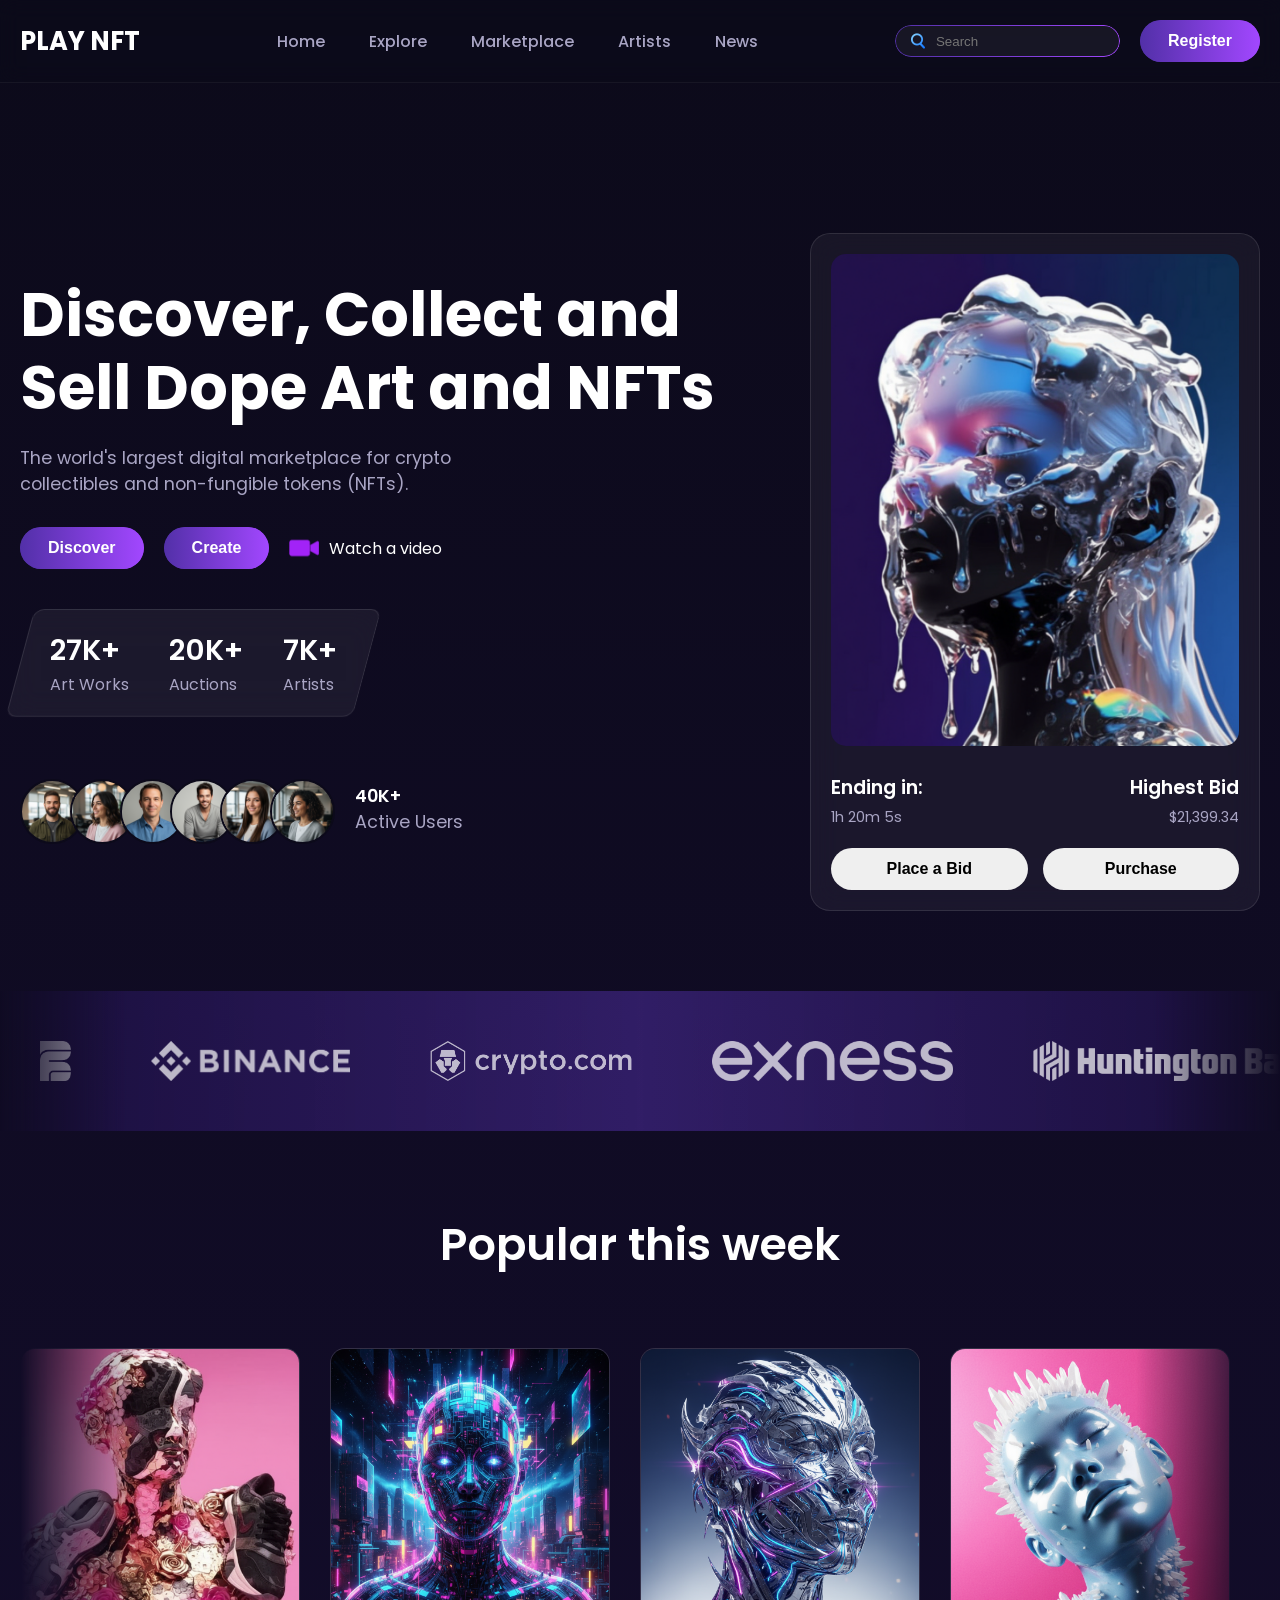
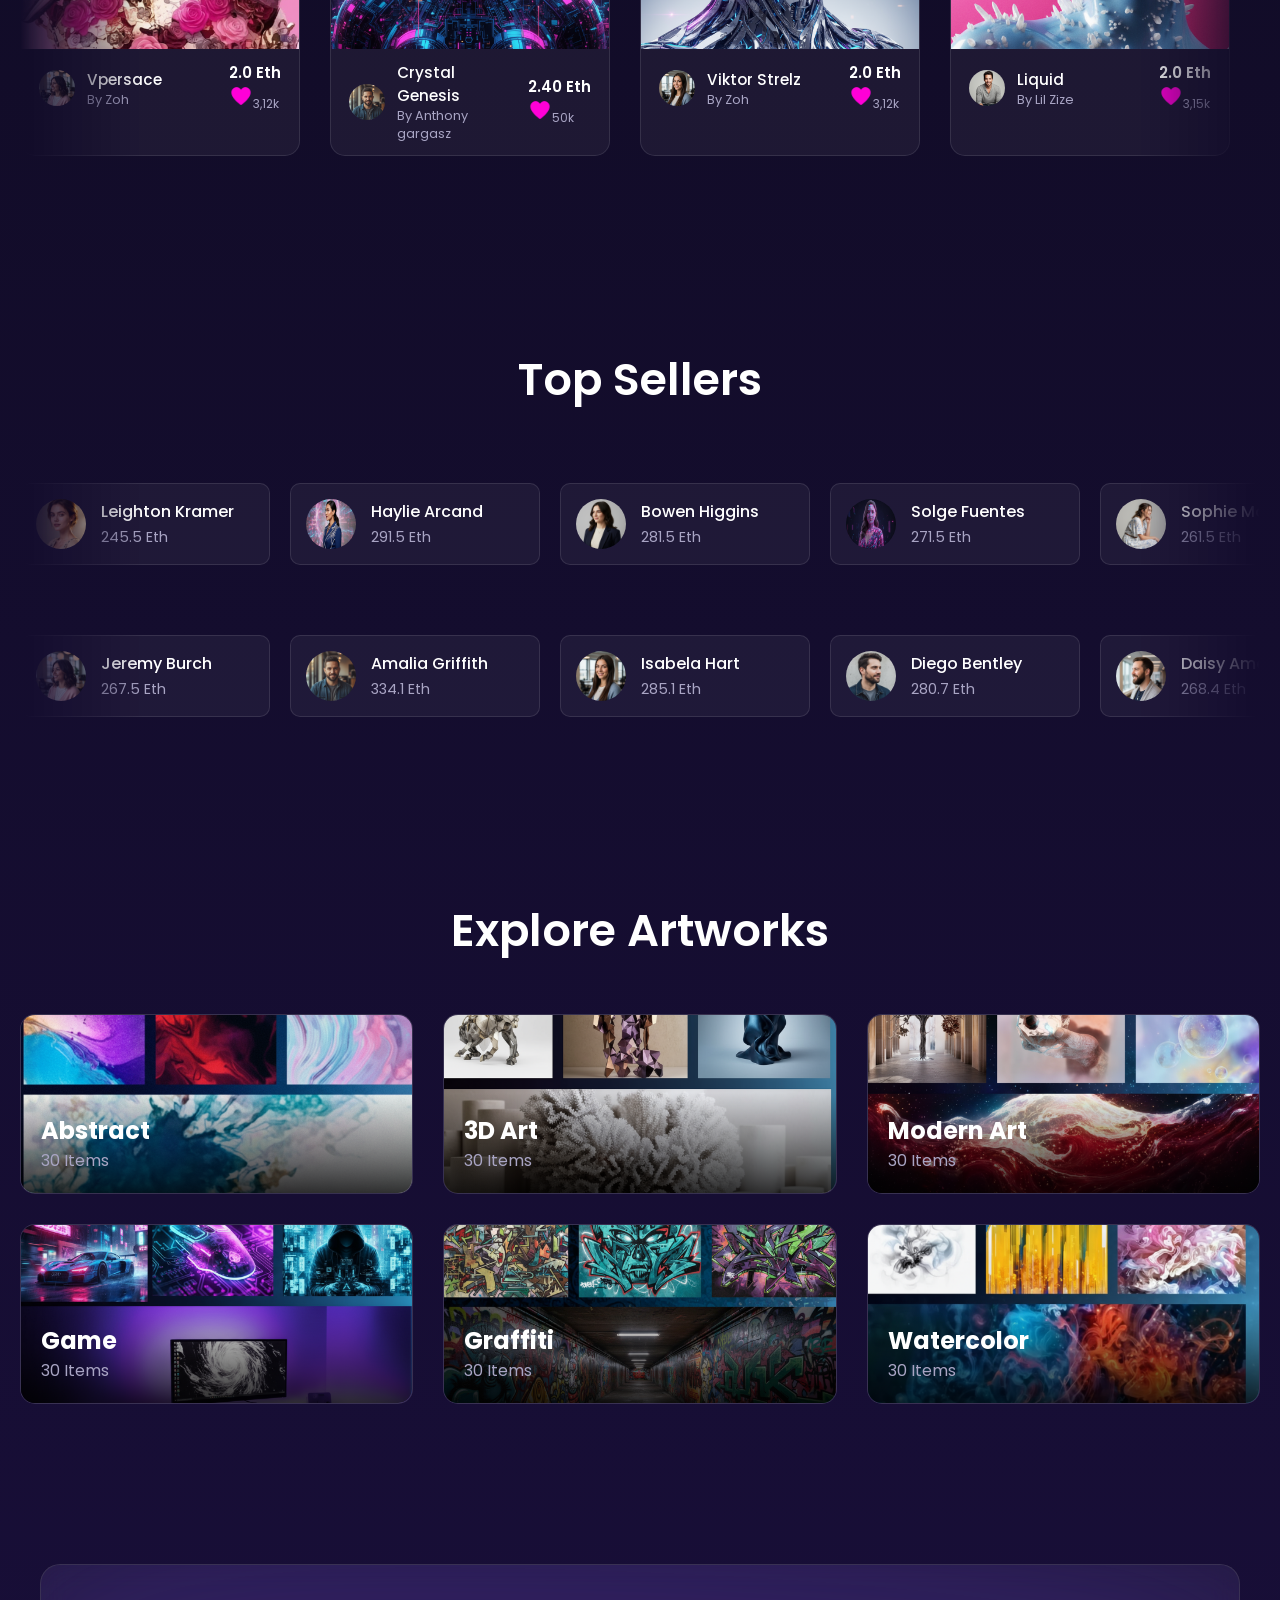
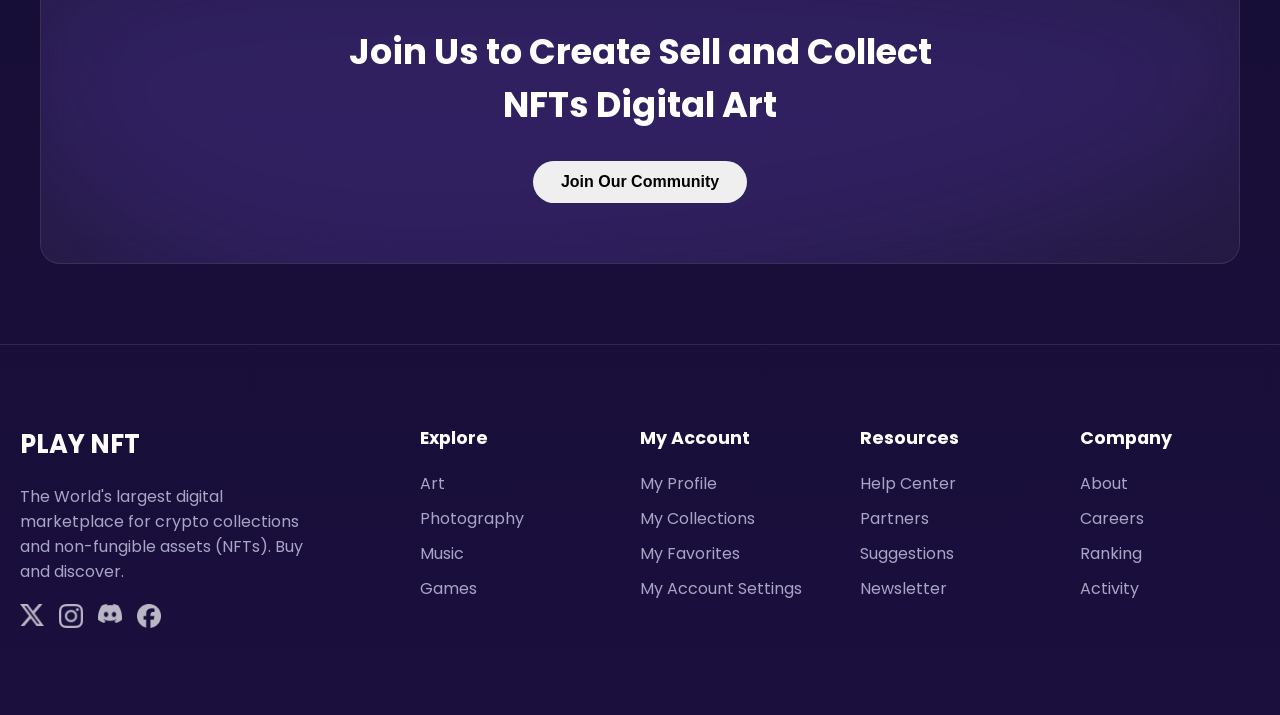
==== index.html @ 337e1df9 "Uploading Files.." ====
<!DOCTYPE html>
<html lang="en">
<head>
    <meta charset="UTF-8">
    <meta name="viewport" content="width=device-width, initial-scale=1.0">
    <title>PLAY NFT</title>
    <link rel="stylesheet" href="nft.css">
    <link rel="preconnect" href="https://fonts.googleapis.com">
    <link rel="preconnect" href="https://fonts.gstatic.com" crossorigin>
    <link href="https://fonts.googleapis.com/css2?family=Poppins:wght@300;400;500;600;700&display=swap" rel="stylesheet">
</head>
<body>

    <header class="navbar">
        <div class="container">
            <a href="#" class="logo">PLAY NFT</a>
            <nav class="nav-links">
                <a href="nft.html">Home<span class="hover-underline"></span></a>
                <a href="explore.html">Explore<span class="hover-underline"></span></a>
                <a href="market.html">Marketplace<span class="hover-underline"></span></a>
                <a href="artist.html">Artists<span class="hover-underline"></span></a>
                <a href="news.html">News<span class="hover-underline"></span></a>
            </nav>
            <div class="nav-actions">
                <div class="search-bar gradient-border-glow">
                    <img src="search.png" alt="Search Icon" class="search-icon">
                    <input type="text" placeholder="Search">
                </div>
                <button class="btn btn-primary gradient-border-glow"><a href="auth.html" style="text-decoration: none; color: white;" >Register</a></button>
            </div>
        </div>
    </header>

    <main>
        <section class="hero-section">
            <div class="container">
                <div class="hero-content">
                    <h1 class="scroll-animate">Discover, Collect and Sell Dope Art and NFTs</h1>
                    <p class="scroll-animate" style="animation-delay: 0.1s;">The world's largest digital marketplace for crypto collectibles and non-fungible tokens (NFTs).</p>
                    <div class="hero-buttons scroll-animate" style="animation-delay: 0.2s;">
                        <button class="btn btn-primary gradient-border-glow"><a href="auth.html" style="text-decoration: none; color: white;">Discover</a></button>
                        <button class="btn btn-secondary gradient-border-glow"><a href="auth.html" style="text-decoration: none; color: white;">Create</a></button>
                        <a href="#" class="video-link">
                            <img src="play.png" alt="Play Icon">
                            Watch a video
                        </a>
                    </div>
                    <div class="hero-stats-wrapper scroll-animate" style="animation-delay: 0.3s;">
                        <div class="hero-stats-bg-shape"></div>
                        <div class="hero-stats">
                            <div class="stat">
                                <span class="stat-number">27K+</span>
                                <span class="stat-label">Art Works</span>
                            </div>
                            <div class="stat">
                                <span class="stat-number">20K+</span>
                                <span class="stat-label">Auctions</span>
                            </div>
                            <div class="stat">
                                <span class="stat-number">7K+</span>
                                <span class="stat-label">Artists</span>
                            </div>
                        </div>
                    </div>
                    <div class="active-users scroll-animate" style="animation-delay: 0.4s;">
                        <div class="user-avatars">
                            <img src="Gemini_Generated_Image_8gmj5e8gmj5e8gmj.png" alt="User 1">
                            <img src="Gemini_Generated_Image_a9r95ua9r95ua9r9.png" alt="User 2">
                            <img src="generated-image (97).png" alt="User 4">
                            <img src="generated-image (98).png" alt="User 4">
                            <img src="Gemini_Generated_Image_n2enoln2enoln2en.png" alt="User 4">
                            <img src="Gemini_Generated_Image_e7nlkxe7nlkxe7nl.png" alt="User 3">
                        </div>
                        <p><br><strong>40K+</strong><br> Active Users</p>
                    </div>
                </div>

                <div class="hero-nft-card glassmorphism card-glow scroll-animate" style="animation-delay: 0.2s;">
                    <img src="generated-image (96).png" alt="Didingas #3434 NFT" class="nft-image">
                    <div class="nft-info">
                        <div class="info-left">
                            <h3>Ending in:</h3>
                            <p>1h 20m 5s</p>
                        </div>
                        <div class="info-right">
                            <h3>Highest Bid</h3>
                            <p>$21,399.34</p>
                        </div>
                    </div>
                    <div class="hero-card-actions">
                        <button class="btn btn-secondary">Place a Bid</button>
                        <button class="btn btn-primary">Purchase</button>
                    </div>
                </div>
            </div>
        </section>

        <section class="logo-slider-section scroll-animate">
            <div class="logo-slider-track">
                <img src="Basefund_Group_221_1.png" alt="PayPal">
                <img src="Binance_idu3SO8-NT_1.png" alt="Coinbase">
                <img src="Crypto.com_idNulLpY9Z_1.png" alt="Binance">
                <img src="Exness_Logo_1.png" alt="Revolut">
                <img src="Huntington National Bank_idwsrAHFmR_1.png" alt="Exodus">
                <img src="North_idUHYGkuhx_0.png" alt="BitFinex">
                <img src="Nset_Dark=False_1.png" alt="PayPal">
                <img src="Odynn_Odynn_Full_Light_1.png" alt="Coinbase">
                <img src="Basefund_Group_221_1.png" alt="PayPal">
                <img src="Binance_idu3SO8-NT_1.png" alt="Coinbase">
                <img src="Crypto.com_idNulLpY9Z_1.png" alt="Binance">
                <img src="Exness_Logo_1.png" alt="Revolut">
                <img src="Huntington National Bank_idwsrAHFmR_1.png" alt="Exodus">
                <img src="North_idUHYGkuhx_0.png" alt="BitFinex">
                <img src="Nset_Dark=False_1.png" alt="PayPal">
                <img src="Odynn_Odynn_Full_Light_1.png" alt="Coinbase">
                
            </div>
        </section>

        <section class="popular-section">
            <div class="container">
                <h2 class="section-title scroll-animate">Popular this week</h2>
                <div class="popular-slider-wrapper scroll-animate">
                    <div class="popular-slider-track">
                        
                        <div class="popular-nft-card glassmorphism card-glow">
                            <img src="generated-image-32.png" alt="NFT 2" class="popular-nft-image">
                            <div class="popular-nft-info"><img src="img/Gemini_Generated_Image_a9r95ua9r95ua9r9.png" class="artist-avatar" alt="Artist"><div><h4>Vpersace</h4><p>By Zoh</p></div><div class="price"><p>2.0 Eth</p><span><img src="icons8-heart-30.png" alt="" height="24px" width="24px">3,12k</span></div></div>
                        </div>
                        <div class="popular-nft-card glassmorphism card-glow">
                            <img src="generated-image-41.png" alt="NFT 3" class="popular-nft-image">
                            <div class="popular-nft-info"><img src="img/Gemini_Generated_Image_mf9xt0mf9xt0mf9x.png" class="artist-avatar" alt="Artist"><div><h4>Crystal Genesis</h4><p>By Anthony gargasz</p></div><div class="price"><p>2.40 Eth</p><span><img src="icons8-heart-30.png" alt="" height="24px" width="24px">50k</span></div></div>
                        </div>
                        <div class="popular-nft-card glassmorphism card-glow">
                            <img src="generated-image-42.png" alt="NFT 4" class="popular-nft-image">
                            <div class="popular-nft-info"><img src="img/Gemini_Generated_Image_n2enoln2enoln2en.png" class="artist-avatar" alt="Artist"><div><h4>Viktor Strelz</h4><p>By Zoh</p></div><div class="price"><p>2.0 Eth</p><span><img src="icons8-heart-30.png" alt="" height="24px" width="24px">3,12k</span></div></div>
                        </div>
                        <div class="popular-nft-card glassmorphism card-glow">
                            <img src="generated-image-33.png" alt="NFT 1" class="popular-nft-image">
                            <div class="popular-nft-info"><img src="generated-image (98).png" class="artist-avatar" alt="Artist"><div><h4>Liquid</h4><p>By Lil Zize</p></div><div class="price"><p>2.0 Eth</p><span><img src="icons8-heart-30.png" alt="" height="24px" width="24px">3,15k</span></div></div>
                        </div>
                        <div class="popular-nft-card glassmorphism card-glow">
                            <img src="generated-image-44.png" alt="NFT 5" class="popular-nft-image">
                            <div class="popular-nft-info"><img src="generated-image (97).png" class="artist-avatar" alt="Artist"><div><h4>Pexstar Willey</h4><p>By Zoh</p></div><div class="price"><p>2.0 Eth</p><span><img src="icons8-heart-30.png" alt="" height="24px" width="24px">3,82k</span></div></div>
                        </div>
                        <div class="popular-nft-card glassmorphism card-glow">
                            <img src="generated-image-41.png" alt="NFT 1" class="popular-nft-image">
                            <div class="popular-nft-info"><img src="img/Gemini_Generated_Image_y8ixiiy8ixiiy8ix.png" class="artist-avatar" alt="Artist"><div><h4>Liquid</h4><p>By Lil Zize</p></div><div class="price"><p>2.0 Eth</p><span><img src="icons8-heart-30.png" alt="" height="24px" width="24px">3,12k</span></div></div>
                        </div>
                        <div class="popular-nft-card glassmorphism card-glow">
                            <img src="generated-image-33.png" alt="NFT 1" class="popular-nft-image">
                            <div class="popular-nft-info"><img src="generated-image (98).png" class="artist-avatar" alt="Artist"><div><h4>Liquid</h4><p>By Lil Zize</p></div><div class="price"><p>2.0 Eth</p><span><img src="icons8-heart-30.png" alt="" height="24px" width="24px">5,42k</span></div></div>
                        </div>
                        <div class="popular-nft-card glassmorphism card-glow">
                            <img src="generated-image-32.png" alt="NFT 2" class="popular-nft-image">
                            <div class="popular-nft-info"><img src="img/Gemini_Generated_Image_a9r95ua9r95ua9r9.png" class="artist-avatar" alt="Artist"><div><h4>Vpersace</h4><p>By Zoh</p></div><div class="price"><p>2.0 Eth</p><span><img src="icons8-heart-30.png" alt="" height="24px" width="24px">3,12k</span></div></div>
                        </div>
                        <div class="popular-nft-card glassmorphism card-glow">
                            <img src="generated-image-41.png" alt="NFT 3" class="popular-nft-image">
                            <div class="popular-nft-info"><img src="img/Gemini_Generated_Image_mf9xt0mf9xt0mf9x.png" class="artist-avatar" alt="Artist"><div><h4>Crystal Genesis</h4><p>By Anthony gargasz</p></div><div class="price"><p>2.40 Eth</p><span><img src="icons8-heart-30.png" alt="" height="24px" width="24px">50k</span></div></div>
                        </div>
                        <div class="popular-nft-card glassmorphism card-glow">
                            <img src="generated-image-42.png" alt="NFT 4" class="popular-nft-image">
                            <div class="popular-nft-info"><img src="img/Gemini_Generated_Image_n2enoln2enoln2en.png" class="artist-avatar" alt="Artist"><div><h4>Viktor Strelz</h4><p>By Zoh</p></div><div class="price"><p>2.0 Eth</p><span><img src="icons8-heart-30.png" alt="" height="24px" width="24px">6,15k</span></div></div>
                        </div>
                        <div class="popular-nft-card glassmorphism card-glow">
                            <img src="generated-image-44.png" alt="NFT 5" class="popular-nft-image">
                            <div class="popular-nft-info"><img src="generated-image (97).png" class="artist-avatar" alt="Artist"><div><h4>Pexstar Willey</h4><p>By Zoh</p></div><div class="price"><p>2.0 Eth</p><span><img src="icons8-heart-30.png" alt="" height="24px" width="24px">3,17k</span></div></div>
                        </div>
                        <div class="popular-nft-card glassmorphism card-glow">
                            <img src="generated-image-41.png" alt="NFT 1" class="popular-nft-image">
                            <div class="popular-nft-info"><img src="img/Gemini_Generated_Image_y8ixiiy8ixiiy8ix.png" class="artist-avatar" alt="Artist"><div><h4>Liquid</h4><p>By Lil Zize</p></div><div class="price"><p>2.0 Eth</p><span><img src="icons8-heart-30.png" alt="" height="24px" width="24px">8,12k</span></div></div>
                        </div>
                        
                    </div>
                </div>
            </div>
        </section>

        <section class="top-sellers-section">
            <div class="container">
                <h2 class="section-title scroll-animate">Top Sellers</h2>
                <div class="sellers-slider-wrapper rtl scroll-animate">
                    <div class="sellers-slider-track">
                        <div class="seller-profile glassmorphism card-glow"><img src="img/generated-image-59.png" alt="Seller"><div><p>Leighton Kramer</p><span>245.5 Eth</span></div></div>
                        <div class="seller-profile glassmorphism card-glow"><img src="img/generated-image-58.png" alt="Seller"><div><p>Haylie Arcand</p><span>291.5 Eth</span></div></div>
                        <div class="seller-profile glassmorphism card-glow"><img src="img/generated-image-57.png" alt="Seller"><div><p>Bowen Higgins</p><span>281.5 Eth</span></div></div>
                        <div class="seller-profile glassmorphism card-glow"><img src="img/generated-image-56.png" alt="Seller"><div><p>Solge Fuentes</p><span>271.5 Eth</span></div></div>
                        <div class="seller-profile glassmorphism card-glow"><img src="img/generated-image-55.png" alt="Seller"><div><p>Sophie Mclain</p><span>261.5 Eth</span></div></div>
                        <div class="seller-profile glassmorphism card-glow"><img src="img/generated-image-53.png" alt="Seller"><div><p>Leighton Kramer</p><span>245.5 Eth</span></div></div>
                        <div class="seller-profile glassmorphism card-glow"><img src="img/generated-image-52.png" alt="Seller"><div><p>Haylie Arcand</p><span>291.5 Eth</span></div></div>
                        <div class="seller-profile glassmorphism card-glow"><img src="img/generated-image-51.png" alt="Seller"><div><p>Bowen Higgins</p><span>281.5 Eth</span></div></div>
                        <div class="seller-profile glassmorphism card-glow"><img src="img/generated-image-49.png" alt="Seller"><div><p>Solge Fuentes</p><span>271.5 Eth</span></div></div>
                        <div class="seller-profile glassmorphism card-glow"><img src="img/generated-image-55.png" alt="Seller"><div><p>Sophie Mclain</p><span>261.5 Eth</span></div></div>
                    </div>
                </div>

                <div class="sellers-slider-wrapper ltr scroll-animate" style="animation-delay: 0.2s;">
                    <div class="sellers-slider-track">
                        <div class="seller-profile glassmorphism card-glow"><img src="img/Gemini_Generated_Image_a9r95ua9r95ua9r9.png" alt="Seller"><div><p>Jeremy Burch</p><span>267.5 Eth</span></div></div>
                        <div class="seller-profile glassmorphism card-glow"><img src="img/Gemini_Generated_Image_mf9xt0mf9xt0mf9x.png" alt="Seller"><div><p>Amalia Griffith</p><span>334.1 Eth</span></div></div>
                        <div class="seller-profile glassmorphism card-glow"><img src="img/Gemini_Generated_Image_n2enoln2enoln2en.png" alt="Seller"><div><p>Isabela Hart</p><span>285.1 Eth</span></div></div>
                        <div class="seller-profile glassmorphism card-glow"><img src="img/generated-image-51.png" alt="Seller"><div><p>Diego Bentley</p><span>280.7 Eth</span></div></div>
                        <div class="seller-profile glassmorphism card-glow"><img src="img/Gemini_Generated_Image_y8ixiiy8ixiiy8ix.png" alt="Seller"><div><p>Daisy Amold</p><span>268.4 Eth</span></div></div>
                        <div class="seller-profile glassmorphism card-glow"><img src="img/generated-image-49.png" alt="Seller"><div><p>Jeremy Burch</p><span>267.5 Eth</span></div></div>
                        <div class="seller-profile glassmorphism card-glow"><img src="img/generated-image-50.png" alt="Seller"><div><p>Amalia Griffith</p><span>334.1 Eth</span></div></div>
                        <div class="seller-profile glassmorphism card-glow"><img src="img/generated-image-57.png" alt="Seller"><div><p>Isabela Hart</p><span>285.1 Eth</span></div></div>
                        <div class="seller-profile glassmorphism card-glow"><img src="img/generated-image-59.png" alt="Seller"><div><p>Diego Bentley</p><span>280.7 Eth</span></div></div>
                        <div class="seller-profile glassmorphism card-glow"><img src="img/generated-image-58.png" alt="Seller"><div><p>Daisy Amold</p><span>268.4 Eth</span></div></div>
                    </div>
                </div>
            </div>
        </section>

        <section class="explore-section">
            <div class="container">
                <h2 class="section-title scroll-animate">Explore Artworks</h2>
                <div class="categories-grid scroll-animate">
                    <div class="category-card glassmorphism card-glow"><img src="generated-image-34.png" alt="Abstract Art"><div><h3>Abstract</h3><span>30 Items</span></div></div>
                    <div class="category-card glassmorphism card-glow"><img src="generated-image-35.png" alt="3D Art"><div><h3>3D Art</h3><span>30 Items</span></div></div>
                    <div class="category-card glassmorphism card-glow"><img src="generated-image-36.png" alt="Modern Art"><div><h3>Modern Art</h3><span>30 Items</span></div></div>
                    <div class="category-card glassmorphism card-glow"><img src="generated-image-37.png" alt="Game Art"><div><h3>Game</h3><span>30 Items</span></div></div>
                    <div class="category-card glassmorphism card-glow"><img src="generated-image-38.png" alt="Graffiti Art"><div><h3>Graffiti</h3><span>30 Items</span></div></div>
                    <div class="category-card glassmorphism card-glow"><img src="generated-image-39.png" alt="Watercolor Art"><div><h3>Watercolor</h3><span>30 Items</span></div></div>
                </div>
            </div>
        </section>

        <section class="cta-section scroll-animate">
            <div class="cta-card">
                <div class="container">
                    <h2>Join Us to Create Sell and Collect NFTs Digital Art</h2>
                    <button class="btn btn-primary"><a href="auth.html" style="text-decoration: none; color: black;">Join Our Community</a></button>
                </div>
            </div>
        </section>
    </main>

    <footer class="site-footer">
        <div class="container">
            <div class="footer-about">
                <a href="#" class="logo">PLAY NFT</a>
                <p>The World's largest digital marketplace for crypto collections and non-fungible assets (NFTs). Buy and discover.</p>
                <div class="social-icons">
                    <a href="#"><img src="img/X_idVRwaKp9b_1.png" alt="Twitter"></a>
                    <a href="#"><img src="img/Instagram_Symbol_1.png" alt="Instagram"></a>
                    <a href="#"><img src="img/Discord_idk1kDTKQj_1.png" alt="Discord"></a>
                    <a href="#"><img src="img/Symbol.png" alt="Telegram"></a>
                </div>
            </div>
            <div class="footer-links">
                <h4>Explore</h4><a href="#">Art</a><a href="#">Photography</a><a href="#">Music</a><a href="#">Games</a>
            </div>
            <div class="footer-links">
                <h4>My Account</h4><a href="#">My Profile</a><a href="#">My Collections</a><a href="#">My Favorites</a><a href="#">My Account Settings</a>
            </div>
            <div class="footer-links">
                <h4>Resources</h4><a href="#">Help Center</a><a href="#">Partners</a><a href="#">Suggestions</a><a href="#">Newsletter</a>
            </div>
            <div class="footer-links">
                <h4>Company</h4><a href="#">About</a><a href="#">Careers</a><a href="#">Ranking</a><a href="#">Activity</a>
            </div>
        </div>
    </footer>

</body>
</html>
---- nft.css ----
/* --- General Setup & Variables --- */
:root {
    --bg-color: #0c0a1a;
    --dark-blue-bg: #1a0f3d;
    --primary-gradient: linear-gradient(90deg, rgba(82,48,168,1) 0%, rgba(162,71,255,1) 100%);
    --secondary-bg-color: rgba(255, 255, 255, 0.05); /* Adjusted for glassmorphism */
    --border-color: rgba(255, 255, 255, 0.1);
    --text-primary: #ffffff;
    --text-secondary: #a9a5c4;
    --font-family: 'Poppins', sans-serif; /* Change 'Poppins' to your desired font if different, ensure it's linked in HTML */
    --glass-blur: 15px; /* Glassmorphism blur */
    --hover-glow-color: rgba(162, 71, 255, 0.6); /* Purple glow for cards */
    --gradient-border-glow-color: rgba(162, 71, 255, 0.8); /* Stronger glow for buttons */
}

/* Background gradient for the entire body */
body {
    background: linear-gradient(180deg, var(--bg-color) 0%, var(--dark-blue-bg) 100%);
    color: var(--text-primary);
    font-family: var(--font-family);
    overflow-x: hidden; /* Prevent horizontal scroll from sliders */
    margin: 0;
    padding: 0;
    min-height: 100vh; /* Ensure gradient covers full height */
    display: flex;
    flex-direction: column;
}

main {
    flex-grow: 1; /* Allow main content to expand */
}


* {
    margin: 0;
    padding: 0;
    box-sizing: border-box;
}

.container {
    max-width: 1280px;
    margin: 0 auto;
    padding: 0 20px;
}

/* --- Glassmorphism Effect --- */
.glassmorphism {
    background: var(--secondary-bg-color); /* Lighter background for transparency */
    border: 1px solid var(--border-color);
    backdrop-filter: blur(var(--glass-blur));
    -webkit-backdrop-filter: blur(var(--glass-blur)); /* For Safari */
    border-radius: 20px; /* Consistent border radius */
}

/* --- Card Glow Effect --- */
.card-glow {
    position: relative;
    z-index: 0; /* Ensure content is above pseudo-element */
    transition: box-shadow 0.3s ease, transform 0.3s ease;
}

.card-glow::before {
    content: '';
    position: absolute;
    top: -2px; /* Slight offset to make glow visible */
    left: -2px;
    right: -2px;
    bottom: -2px;
    background: var(--primary-gradient);
    filter: blur(8px); /* Blur for glow effect */
    z-index: -1; /* Place behind the actual card content */
    opacity: 0;
    transition: opacity 0.4s ease-out;
    border-radius: inherit; /* Inherit border-radius from parent */
}

.card-glow:hover::before {
    opacity: 0.6; /* Show glow on hover */
}


/* --- PURE CSS SCROLL ANIMATION --- */
@keyframes slide-in-up {
    from {
        opacity: 0;
        transform: translateY(40px);
    }
    to {
        opacity: 1;
        transform: translateY(0);
    }
}

.scroll-animate {
    animation: slide-in-up linear;
    animation-timeline: view();
    animation-range: entry 20% cover 50%;
    animation-fill-mode: both;
}

/* --- Gradient Border Glow for Buttons and Search Bar --- */
.gradient-border-glow {
    position: relative;
    overflow: hidden; /* Hide overflow of the pseudo-element glow */
    z-index: 1; /* Ensure button is above other elements for z-indexing if needed */
    background: var(--primary-gradient); /* Default button background */
    border: none; /* Remove default border */
    padding: 2px; /* Padding for the inner content to sit on the gradient border */
    border-radius: 30px; /* Match button's border radius */
    display: inline-flex; /* Use flex to center inner content */
    align-items: center;
    justify-content: center;
}

.gradient-border-glow::before {
    content: '';
    position: absolute;
    top: 0;
    left: 0;
    right: 0;
    bottom: 0;
    padding: 1px; /* The actual border thickness */
    background: var(--primary-gradient); /* Gradient for the border */
    -webkit-mask: linear-gradient(#fff 0 0) content-box, linear-gradient(#fff 0 0);
    mask: linear-gradient(#fff 0 0) content-box, linear-gradient(#fff 0 0);
    -webkit-mask-composite: xor;
    mask-composite: exclude;
    border-radius: inherit;
    z-index: -1; /* Place behind the button's content */
    transition: box-shadow 0.3s ease;
}

.gradient-border-glow:hover::before {
    box-shadow: 0 0 15px 5px var(--gradient-border-glow-color); /* Glow effect */
}

/* Specific styling for the actual button/input inside the gradient-border-glow wrapper */
.gradient-border-glow .btn { /* Target buttons directly inside .gradient-border-glow */
    background-color: var(--bg-color); /* Inner background of the button */
    color: var(--text-primary);
    padding: 12px 28px;
    border-radius: 30px;
    font-weight: 600;
    font-size: 1rem;
    cursor: pointer;
    border: none;
    transition: background-color 0.3s ease, transform 0.3s ease; /* Include transform for lift on hover */
    display: block; /* Ensure it fills the flex container */
    width: 100%; /* Fill parent */
    height: 100%; /* Fill parent */
    line-height: 1; /* Adjust line height for vertical centering if needed */
}
.gradient-border-glow .btn-primary { background: var(--primary-gradient); color: var(--text-primary); border: none; } /* For Register button */
.gradient-border-glow .btn-primary:hover {
    background: linear-gradient(90deg, rgba(162,71,255,1) 0%, rgba(82,48,168,1) 100%); /* Reverse gradient or different */
    box-shadow: none; /* Remove redundant shadow */
}
.gradient-border-glow .btn-secondary { background: var(--secondary-bg-color); border: none; color: var(--text-primary); } /* For Create button */
.gradient-border-glow .btn-secondary:hover {
    background-color: var(--text-secondary); /* Example hover background */
    color: var(--bg-color); /* Example hover text color */
    box-shadow: none; /* Remove redundant shadow */
}


/* Search bar specific styling */
.search-bar.gradient-border-glow {
    display: flex; /* Override inline-flex to allow internal input/image to layout */
    align-items: center;
    background: var(--secondary-bg-color); /* Inner background of the search bar */
    padding: 8px 15px;
    border-radius: 20px;
    flex-grow: 0; /* Don't let it grow */
    width: auto; /* Allow content to dictate width */
}
.search-bar.gradient-border-glow::before {
     border-radius: 20px; /* Match search bar's border radius */
}
.search-bar.gradient-border-glow input {
    background: transparent;
    border: none;
    color: var(--text-primary);
    outline: none;
    margin-left: 10px;
    padding: 0; /* Reset default input padding */
    flex-grow: 1; /* Allow input to fill available space */
}


/* --- Buttons & Links (with HOVER animation) --- */
.btn {
    padding: 12px 28px;
    text-decoration: none;
    border-radius: 30px;
    font-weight: 600;
    font-size: 1rem;
    cursor: pointer;
    transition: transform 0.3s ease, background 0.3s ease, color 0.3s ease;
    white-space: nowrap; /* Prevent text wrapping */
    border: none; /* Ensure no default border */
}
/* General button hover for non-gradient-border buttons */
.btn:not(.gradient-border-glow > .btn):hover {
    transform: translateY(-3px);
}
.btn-primary:not(.gradient-border-glow > .btn):hover {
    background: linear-gradient(90deg, rgba(162,71,255,1) 0%, rgb(128, 17, 202) 100%); /* Reverse gradient or different */
    box-shadow: 0 5px 15px rgba(255, 255, 255, 0.4);
    
}
.btn-secondary:not(.gradient-border-glow > .btn):hover {
    background-color: var(--text-primary); /* Example hover background */
    color: var(--bg-color); /* Example hover text color */
    box-shadow: 0 5px 15px rgba(255,255,255,0.2);
}
.btn-full {
    width: 100%;
    padding: 15px;
}

/* --- Header / Navbar --- */
.navbar {
    padding: 20px 0;
    position: sticky;
    top: 0;
    z-index: 1000;
    background: rgba(12, 10, 26, 0.4); /* Transparent with some opacity */
    backdrop-filter: blur(10px);
    -webkit-backdrop-filter: blur(10px);
    border-bottom: 1px solid rgba(255, 255, 255, 0.05); /* Subtle bottom border */
}
.navbar .container { display: flex; justify-content: space-between; align-items: center; }
.logo { font-size: 1.6rem; font-weight: 700; text-decoration: none; color: var(--text-primary); }
.nav-links a {
    position: relative;
    color: var(--text-secondary);
    text-decoration: none;
    margin: 0 20px;
    padding-bottom: 5px; /* Space for underline */
    transition: color 0.2s ease;
    font-weight: 500; /* Adjusted font weight */
}
.nav-links a:hover { color: var(--text-primary); }

/* Navbar Blur Gradient Underline on Hover */
.nav-links a .hover-underline {
    content: '';
    position: absolute;
    bottom: -2px; /* Position below text */
    left: 0;
    width: 100%;
    height: 3px; /* Thickness of the underline */
    background: var(--primary-gradient);
    filter: blur(2px); /* Blur effect */
    opacity: 0;
    transform: scaleX(0); /* Start hidden */
    transition: opacity 0.3s ease, transform 0.3s ease;
    transform-origin: left center;
}
.nav-links a:hover .hover-underline {
    opacity: 1;
    transform: scaleX(1); /* Expand on hover */
}

.nav-actions { display: flex; align-items: center; gap: 20px; }
.search-bar .search-icon { width: 16px; height: 16px; }

/* --- Hero Section --- */
.hero-section {
    padding-top: 150px;
    padding-bottom: 80px;
    
    background-size: cover;
}
.hero-section .container { display: flex; justify-content: space-between; align-items: center; gap: 40px; }
.hero-content { flex: 1; }
.hero-content h1 { font-size: 3.8rem; line-height: 1.2; margin-bottom: 20px; font-weight: 700; } /* Bolder title */
.hero-content p { font-size: 1.1rem; color: var(--text-secondary); max-width: 500px; margin-bottom: 30px; font-weight: 400;}
.hero-buttons { display: flex; align-items: center; gap: 20px; margin-bottom: 40px; }
.video-link { display: flex; align-items: center; color: var(--text-primary); text-decoration: none; gap: 10px; transition: opacity 0.2s ease; }
.video-link:hover { opacity: 0.8; }
.video-link img { width: 30px; }

/* Hero Stats with Background Shape */
.hero-stats-wrapper {
    position: relative;
    padding: 20px 0;
    margin-bottom: 40px;
    display: inline-block; /* To make the background shape wrap content */
}
.hero-stats-bg-shape {
    position: absolute;
    top: 0;
    left: 0;
    right: 0;
    bottom: 0;
    background: var(--secondary-bg-color);
    border: 1px solid var(--border-color);
    backdrop-filter: blur(var(--glass-blur));
    -webkit-backdrop-filter: blur(var(--glass-blur));
    border-radius: 10px; /* Adjust as needed for the reference shape */
    transform: skewX(-15deg); /* Example skew for a dynamic look */
    z-index: -1;
}
.hero-stats {
    display: flex;
    gap: 40px;
    position: relative; /* Ensure stats are above the background shape */
    padding: 0 30px; /* Padding inside the wrapper */
}
.stat .stat-number { font-size: 1.8rem; font-weight: 600; display: block; }
.stat .stat-label { color: var(--text-secondary); font-weight: 400; }

.active-users { display: flex; align-items: center; }
.user-avatars { display: flex; }
.user-avatars img { width: 65px; height: 65px; border-radius: 50%; border: 2px solid var(--bg-color); margin-left: -15px; }
.user-avatars img:first-child { margin-left: 0; }
.active-users p { margin-left: 20px; color: var(--text-secondary); font-weight: 400; }
.active-users p strong { color: var(--text-primary); font-weight: 600; }

.hero-nft-card { flex-basis: 40%; max-width: 450px; padding: 20px; }
.hero-nft-card .nft-image { width: 100%; border-radius: 15px; margin-bottom: 20px; }
.nft-info { display: flex; justify-content: space-between; margin-bottom: 20px; }
.nft-info h3 { font-size: 1.2rem; margin-bottom: 5px; font-weight: 600; }
.nft-info p { color: var(--text-secondary); font-size: 0.9rem; font-weight: 400; }
.info-right { text-align: right; }
.hero-card-actions { display: flex; gap: 15px; } /* New: for Place a Bid and Purchase buttons */
.hero-card-actions .btn { flex: 1; }

/* --- Logo Slider Section --- */
.logo-slider-section {
    padding: 40px 0;
    background: linear-gradient(90deg, var(--dark-blue-bg) 0%, rgba(82,48,168,0.5) 50%, var(--dark-blue-bg) 100%);
    overflow: hidden;
    position: relative;
    mask-image: linear-gradient(to right, transparent, black 10%, black 90%, transparent);
    -webkit-mask-image: linear-gradient(to right, transparent, black 10%, black 90%, transparent);
}

.logo-slider-track {
    display: flex;
    white-space: nowrap;
    animation: scroll-left 30s linear infinite;
    padding: 10px 0;
}

.logo-slider-track img {
    height: 40px;
    margin: 0 40px;
    opacity: 0.7;
    transition: opacity 0.3s ease, transform 0.3s ease;
    flex-shrink: 0;
}

.logo-slider-track img:hover {
    opacity: 1;
    transform: scale(1.1);
}

@keyframes scroll-left {
    from { transform: translateX(0%); }
    to { transform: translateX(-50%); }
}

/* --- Shared Section Styles --- */
section {
    padding: 80px 0;
}
.section-title {
    font-size: 2.8rem; /* Adjusted font size */
    text-align: center;
    margin-bottom: 50px;
    font-weight: 600; /* Adjusted font weight */
}

/* --- Popular Section with Slider, Larger on Hover, Image/Desc Ratio --- */
.popular-slider-wrapper {
    overflow: hidden;
    position: relative;
    padding: 20px 0;
    mask-image: linear-gradient(to right, transparent, black 10%, black 90%, transparent);
    -webkit-mask-image: linear-gradient(to right, transparent, black 10%, black 90%, transparent);
}

.popular-slider-track {
    display: flex;
    gap: 30px;
    animation: popular-scroll-left 40s linear infinite;
    padding-bottom: 10px;
}

.popular-nft-card {
    position: relative;
    min-width: 280px;
    overflow: hidden;
    transition: transform 0.3s ease, box-shadow 0.3s ease;
    border-radius: 15px;
    display: flex;
    flex-direction: column;
}

/* Card glow effect for popular cards */
.popular-nft-card::before {
    content: '';
    position: absolute;
    top: -2px;
    left: -2px;
    right: -2px;
    bottom: -2px;
    background: var(--primary-gradient);
    filter: blur(8px);
    z-index: -1;
    opacity: 0;
    transition: opacity 0.4s ease-out;
    border-radius: inherit;
}

.popular-nft-card:hover::before {
    opacity: 0.6; /* Show glow on hover */
}

/* Hover effect: Subtle lift and shadow */
.popular-nft-card:hover {
    transform: translateY(-8px); /* Subtle lift */
    z-index: 10; /* Bring hovered card to front */
    box-shadow: 0 15px 30px rgba(0,0,0,0.3); /* Stronger shadow on hover */
}

/* Image height large, description height small for popular cards */
.popular-nft-image {
    width: 100%;
    height: 300px; /* Increased height for the image */
    object-fit: cover;
    border-radius: 10px 10px 0 0;
}
.popular-nft-info {
    padding: 12px 18px; /* Slightly reduced padding */
    flex-shrink: 0; /* Prevent from shrinking unnecessarily */
    display: grid;
    grid-template-columns: auto 1fr auto;
    align-items: center;
    gap: 12px;
}
.artist-avatar { width: 36px; height: 36px; border-radius: 50%; }
.popular-nft-info h4 { font-size: 0.95rem; font-weight: 500; } /* Slightly smaller font */
.popular-nft-info p { color: var(--text-secondary); font-size: 0.8rem; font-weight: 400; } /* Smaller font for secondary text */
.price p { font-weight: 600; color: var(--text-primary); font-size: 0.95rem; } /* Adjust price font size */
.price span { font-size: 0.75rem; color: var(--text-secondary); font-weight: 400; } /* Adjust sub-price font size */


@keyframes popular-scroll-left {
    0% { transform: translateX(0%); }
    100% { transform: translateX(calc(-50% - 15px)); } /* Half the track, accounting for gap */
}


/* --- Top Sellers Section with Two Sliders --- */
.sellers-slider-wrapper {
    overflow: hidden;
    position: relative;
    padding: 20px 0;
    margin-top: 30px;
    mask-image: linear-gradient(to right, transparent, black 10%, black 90%, transparent);
    -webkit-mask-image: linear-gradient(to right, transparent, black 10%, black 90%, transparent);
}

.sellers-slider-track {
    display: flex;
    gap: 20px;
    white-space: nowrap;
}

/* Right to Left animation */
.sellers-slider-wrapper.rtl .sellers-slider-track {
    animation: sellers-scroll-rtl 50s linear infinite;
}

/* Left to Right animation */
.sellers-slider-wrapper.ltr .sellers-slider-track {
    animation: sellers-scroll-ltr 50s linear infinite;
}

.seller-profile {
    min-width: 250px;
    display: flex;
    align-items: center;
    gap: 15px;
    padding: 15px;
    transition: background-color 0.2s ease, transform 0.2s ease;
    border-radius: 10px;
}
.seller-profile:hover {
    transform: translateY(-3px);
    background-color: rgba(255, 255, 255, 0.1);
}
.seller-profile img { width: 50px; height: 50px; border-radius: 50%; }
.seller-profile p { font-weight: 500; }
.seller-profile span { color: var(--text-secondary); font-size: 0.9rem; }

@keyframes sellers-scroll-rtl {
    from { transform: translateX(0%); }
    to { transform: translateX(calc(-50% - 10px)); }
}

@keyframes sellers-scroll-ltr {
    from { transform: translateX(calc(-50% - 10px)); }
    to { transform: translateX(0%); }
}


/* --- Explore Section --- */
.categories-grid {
    display: grid;
    grid-template-columns: repeat(3, 1fr);
    gap: 30px;
}
.category-card {
    position: relative;
    overflow: hidden;
    height: 180px;
    cursor: pointer;
    transition: transform 0.4s ease, box-shadow 0.4s ease;
    border-radius: 15px; /* Ensure glow respects card borders */
}
.category-card:hover {
    transform: translateY(-8px) scale(1.02);
    box-shadow: 0 15px 30px rgba(0,0,0,0.25);
}
.category-card img {
    width: 100%;
    height: 100%;
    object-fit: cover;
    transition: transform 0.4s ease;
}
.category-card:hover img {
    transform: scale(1.1);
}
.category-card div {
    position: absolute;
    bottom: 0;
    left: 0;
    right: 0;
    padding: 20px;
    background: linear-gradient(to top, rgba(0,0,0,0.8), transparent);
}
.category-card h3 { font-size: 1.5rem; }
.category-card span { color: var(--text-secondary); }

/* --- CTA Section with custom background shape --- */
.cta-section {
    padding: 0;
    margin: 80px 0;
    display: flex;
    justify-content: center;
    align-items: center;
}

.cta-card {
    background: url('8150248.jpg') no-repeat center center;
    background-size: cover;
    padding: 60px 0;
    border-radius: 20px;
    position: relative;
    overflow: hidden;
    width: 100%;
    max-width: 1200px;
    z-index: 1;

    /* Applied glassmorphism */
    background-color: rgba(255, 255, 255, 0.05);
    border: 1px solid rgba(255, 255, 255, 0.1);
    backdrop-filter: blur(var(--glass-blur));
    -webkit-backdrop-filter: blur(var(--glass-blur));
}

.cta-card::before {
    content: '';
    position: absolute;
    top: -50px;
    left: -50px;
    right: -50px;
    bottom: -50px;
    background: rgba(82,48,168,0.3);
    border-radius: 30% 70% 70% 30% / 30% 30% 70% 70%;
    filter: blur(70px);
    z-index: -1;
    animation: morph 8s ease-in-out infinite both alternate;
}

@keyframes morph {
    0% { border-radius: 30% 70% 70% 30% / 30% 30% 70% 70%; transform: rotate(0deg) scale(1); }
    50% { border-radius: 70% 30% 30% 70% / 70% 70% 30% 30%; transform: rotate(5deg) scale(1.05); }
    100% { border-radius: 30% 70% 70% 30% / 30% 30% 70% 70%; transform: rotate(0deg) scale(1); }
}

.cta-section .container { text-align: center; }
.cta-section h2 { font-size: 2.2rem; max-width: 600px; margin: 0 auto 30px; }

/* --- Footer --- */
.site-footer {
    padding: 80px 0;
    border-top: 1px solid var(--border-color);
    margin-top: auto; /* Push footer to bottom */
}
.site-footer .container {
    display: grid;
    grid-template-columns: 2fr 1fr 1fr 1fr 1fr;
    gap: 40px;
}
.footer-about .logo { display: inline-block; margin-bottom: 20px; }
.footer-about p { color: var(--text-secondary); max-width: 300px; margin-bottom: 20px; }
.social-icons { display: flex; gap: 15px; }
.social-icons a img { width: 24px; opacity: 0.7; transition: opacity 0.2s ease; }
.social-icons a:hover img { opacity: 1; }
.footer-links h4 { font-size: 1.1rem; margin-bottom: 20px; }
.footer-links a { display: block; color: var(--text-secondary); text-decoration: none; margin-bottom: 10px; transition: color 0.2s ease; }
.footer-links a:hover { color: var(--text-primary); }
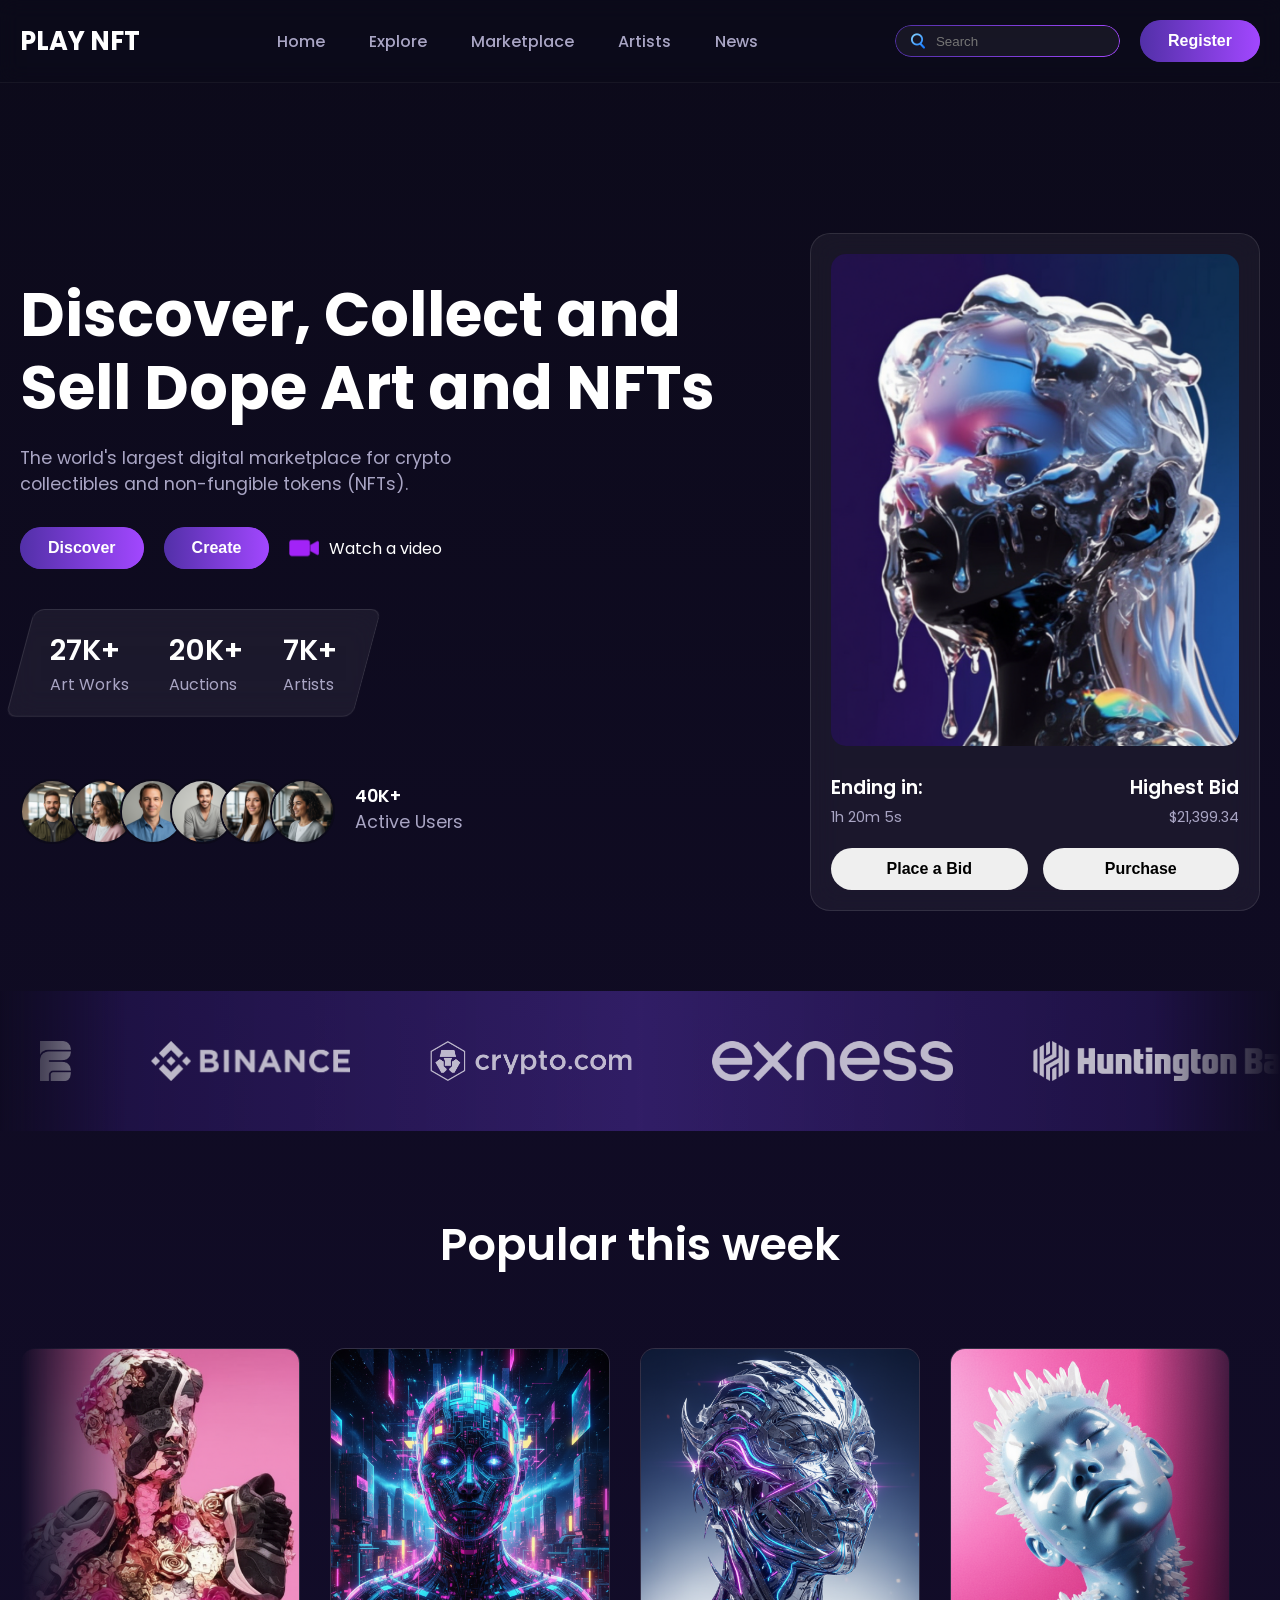
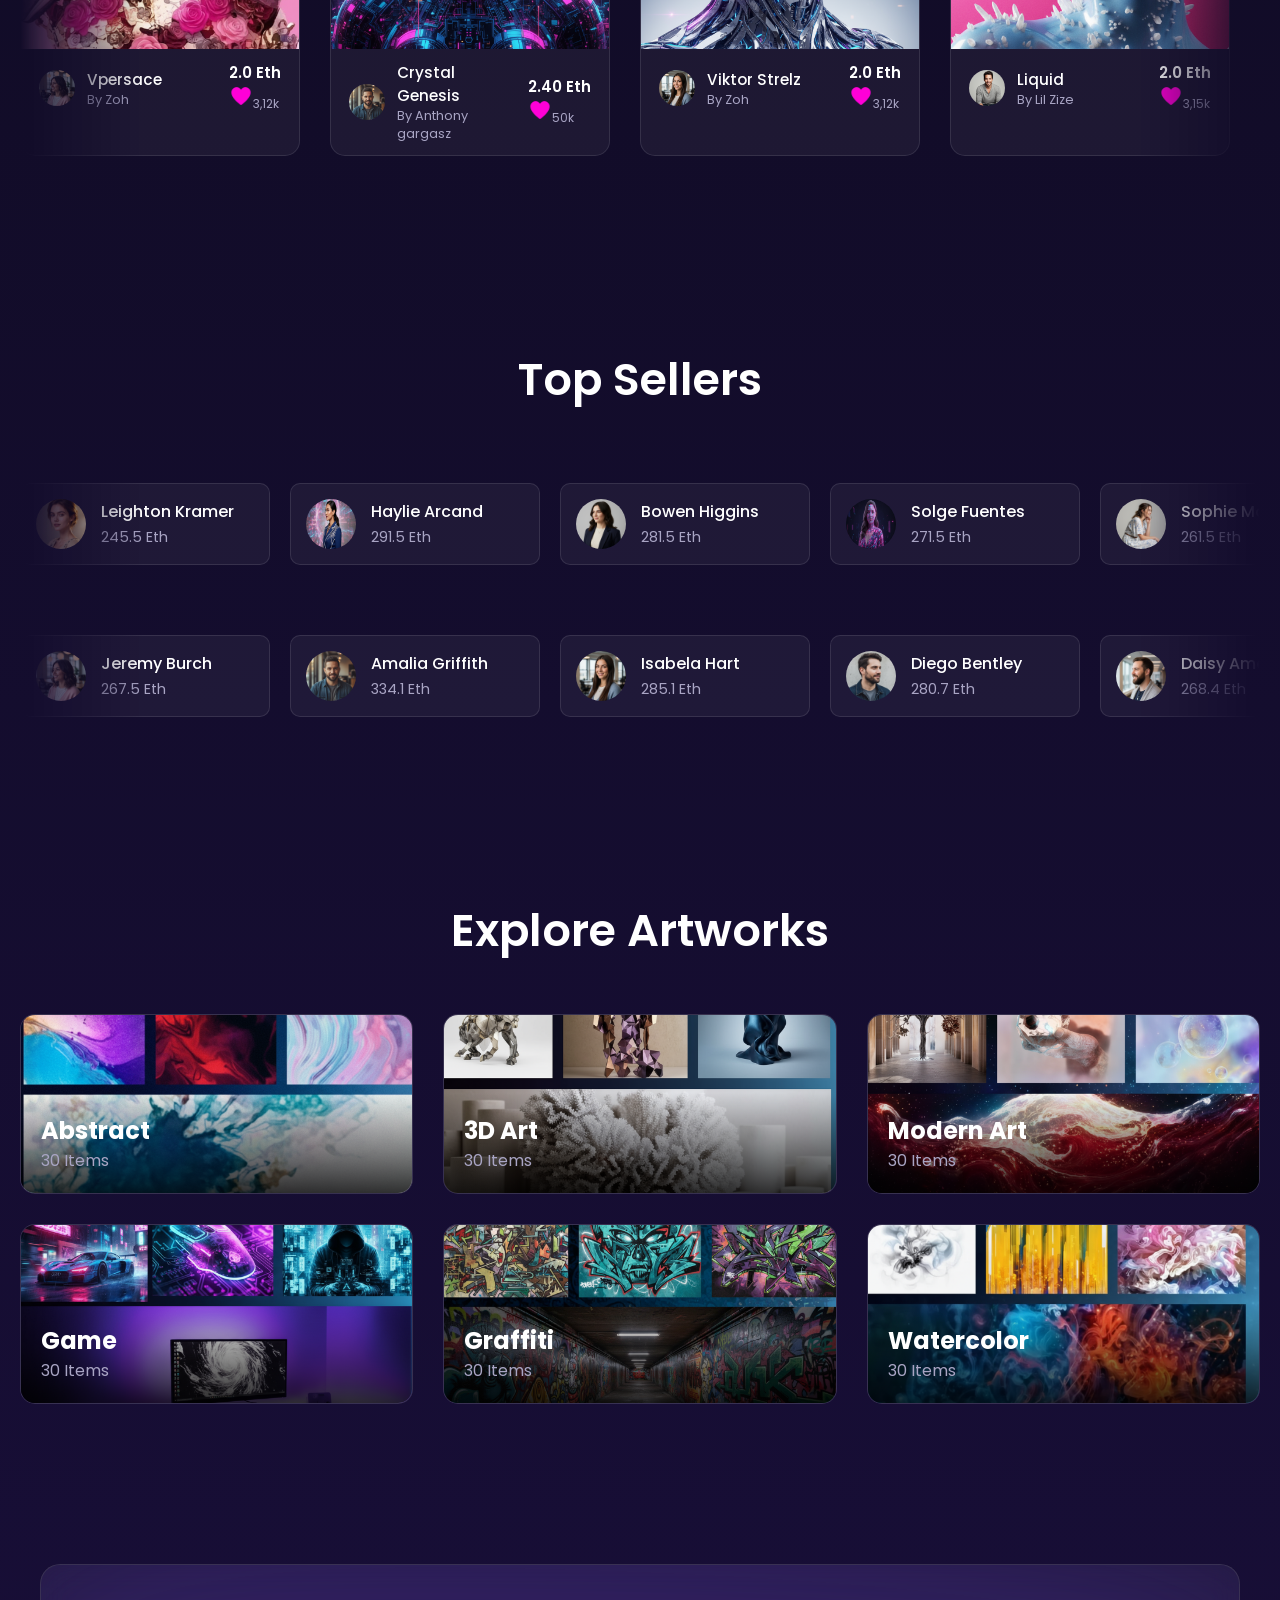
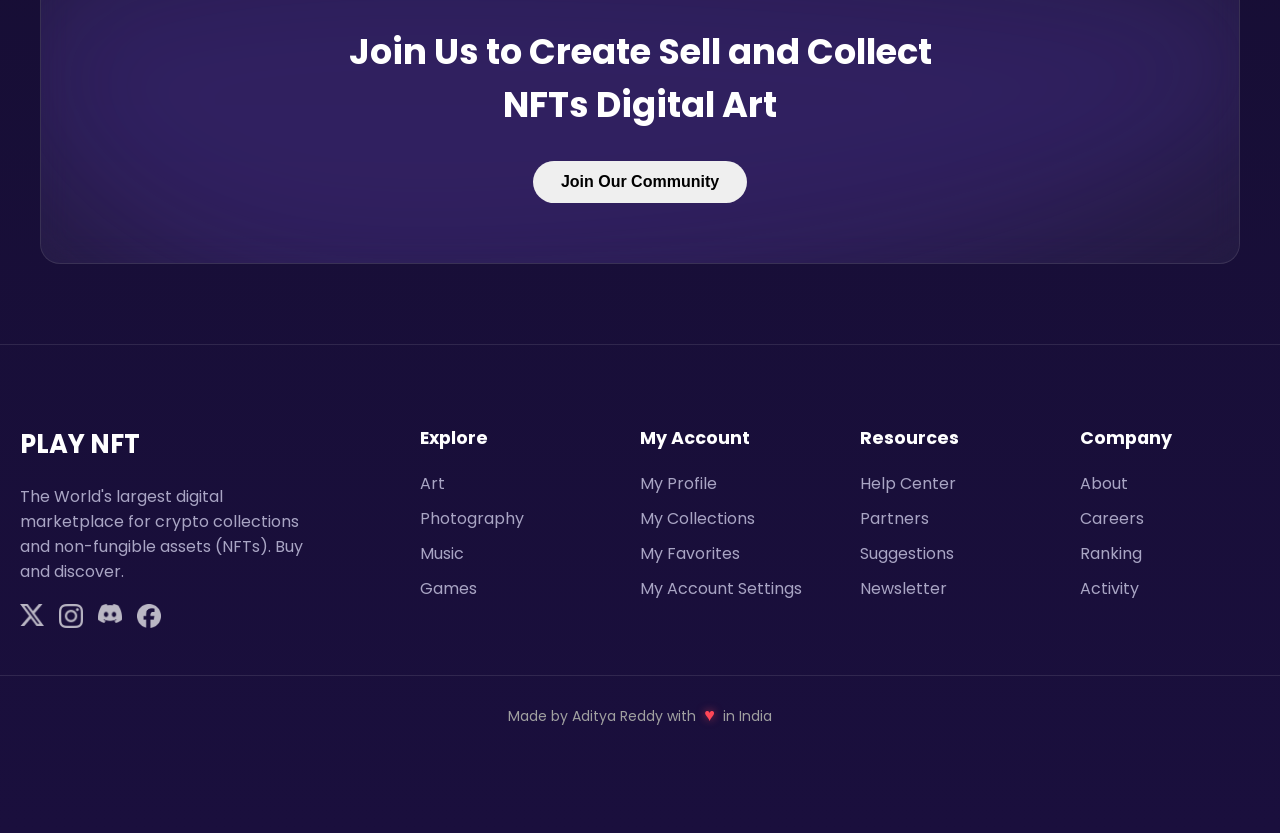
==== commit 14932ccc: "Fixed Footer" ====
--- a/index.html
+++ b/index.html
@@ -1,5 +1,6 @@
 <!DOCTYPE html>
 <html lang="en">
+
 <head>
     <meta charset="UTF-8">
     <meta name="viewport" content="width=device-width, initial-scale=1.0">
@@ -7,8 +8,10 @@
     <link rel="stylesheet" href="nft.css">
     <link rel="preconnect" href="https://fonts.googleapis.com">
     <link rel="preconnect" href="https://fonts.gstatic.com" crossorigin>
-    <link href="https://fonts.googleapis.com/css2?family=Poppins:wght@300;400;500;600;700&display=swap" rel="stylesheet">
+    <link href="https://fonts.googleapis.com/css2?family=Poppins:wght@300;400;500;600;700&display=swap"
+        rel="stylesheet">
 </head>
+
 <body>
 
     <header class="navbar">
@@ -26,7 +29,8 @@
                     <img src="search.png" alt="Search Icon" class="search-icon">
                     <input type="text" placeholder="Search">
                 </div>
-                <button class="btn btn-primary gradient-border-glow"><a href="auth.html" style="text-decoration: none; color: white;" >Register</a></button>
+                <button class="btn btn-primary gradient-border-glow"><a href="auth.html"
+                        style="text-decoration: none; color: white;">Register</a></button>
             </div>
         </div>
     </header>
@@ -36,10 +40,13 @@
             <div class="container">
                 <div class="hero-content">
                     <h1 class="scroll-animate">Discover, Collect and Sell Dope Art and NFTs</h1>
-                    <p class="scroll-animate" style="animation-delay: 0.1s;">The world's largest digital marketplace for crypto collectibles and non-fungible tokens (NFTs).</p>
+                    <p class="scroll-animate" style="animation-delay: 0.1s;">The world's largest digital marketplace for
+                        crypto collectibles and non-fungible tokens (NFTs).</p>
                     <div class="hero-buttons scroll-animate" style="animation-delay: 0.2s;">
-                        <button class="btn btn-primary gradient-border-glow"><a href="auth.html" style="text-decoration: none; color: white;">Discover</a></button>
-                        <button class="btn btn-secondary gradient-border-glow"><a href="auth.html" style="text-decoration: none; color: white;">Create</a></button>
+                        <button class="btn btn-primary gradient-border-glow"><a href="auth.html"
+                                style="text-decoration: none; color: white;">Discover</a></button>
+                        <button class="btn btn-secondary gradient-border-glow"><a href="auth.html"
+                                style="text-decoration: none; color: white;">Create</a></button>
                         <a href="#" class="video-link">
                             <img src="play.png" alt="Play Icon">
                             Watch a video
@@ -113,7 +120,7 @@
                 <img src="North_idUHYGkuhx_0.png" alt="BitFinex">
                 <img src="Nset_Dark=False_1.png" alt="PayPal">
                 <img src="Odynn_Odynn_Full_Light_1.png" alt="Coinbase">
-                
+
             </div>
         </section>
 
@@ -122,56 +129,176 @@
                 <h2 class="section-title scroll-animate">Popular this week</h2>
                 <div class="popular-slider-wrapper scroll-animate">
                     <div class="popular-slider-track">
-                        
+
                         <div class="popular-nft-card glassmorphism card-glow">
                             <img src="generated-image-32.png" alt="NFT 2" class="popular-nft-image">
-                            <div class="popular-nft-info"><img src="img/Gemini_Generated_Image_a9r95ua9r95ua9r9.png" class="artist-avatar" alt="Artist"><div><h4>Vpersace</h4><p>By Zoh</p></div><div class="price"><p>2.0 Eth</p><span><img src="icons8-heart-30.png" alt="" height="24px" width="24px">3,12k</span></div></div>
+                            <div class="popular-nft-info"><img src="img/Gemini_Generated_Image_a9r95ua9r95ua9r9.png"
+                                    class="artist-avatar" alt="Artist">
+                                <div>
+                                    <h4>Vpersace</h4>
+                                    <p>By Zoh</p>
+                                </div>
+                                <div class="price">
+                                    <p>2.0 Eth</p><span><img src="icons8-heart-30.png" alt="" height="24px"
+                                            width="24px">3,12k</span>
+                                </div>
+                            </div>
                         </div>
                         <div class="popular-nft-card glassmorphism card-glow">
                             <img src="generated-image-41.png" alt="NFT 3" class="popular-nft-image">
-                            <div class="popular-nft-info"><img src="img/Gemini_Generated_Image_mf9xt0mf9xt0mf9x.png" class="artist-avatar" alt="Artist"><div><h4>Crystal Genesis</h4><p>By Anthony gargasz</p></div><div class="price"><p>2.40 Eth</p><span><img src="icons8-heart-30.png" alt="" height="24px" width="24px">50k</span></div></div>
+                            <div class="popular-nft-info"><img src="img/Gemini_Generated_Image_mf9xt0mf9xt0mf9x.png"
+                                    class="artist-avatar" alt="Artist">
+                                <div>
+                                    <h4>Crystal Genesis</h4>
+                                    <p>By Anthony gargasz</p>
+                                </div>
+                                <div class="price">
+                                    <p>2.40 Eth</p><span><img src="icons8-heart-30.png" alt="" height="24px"
+                                            width="24px">50k</span>
+                                </div>
+                            </div>
                         </div>
                         <div class="popular-nft-card glassmorphism card-glow">
                             <img src="generated-image-42.png" alt="NFT 4" class="popular-nft-image">
-                            <div class="popular-nft-info"><img src="img/Gemini_Generated_Image_n2enoln2enoln2en.png" class="artist-avatar" alt="Artist"><div><h4>Viktor Strelz</h4><p>By Zoh</p></div><div class="price"><p>2.0 Eth</p><span><img src="icons8-heart-30.png" alt="" height="24px" width="24px">3,12k</span></div></div>
+                            <div class="popular-nft-info"><img src="img/Gemini_Generated_Image_n2enoln2enoln2en.png"
+                                    class="artist-avatar" alt="Artist">
+                                <div>
+                                    <h4>Viktor Strelz</h4>
+                                    <p>By Zoh</p>
+                                </div>
+                                <div class="price">
+                                    <p>2.0 Eth</p><span><img src="icons8-heart-30.png" alt="" height="24px"
+                                            width="24px">3,12k</span>
+                                </div>
+                            </div>
                         </div>
                         <div class="popular-nft-card glassmorphism card-glow">
                             <img src="generated-image-33.png" alt="NFT 1" class="popular-nft-image">
-                            <div class="popular-nft-info"><img src="generated-image (98).png" class="artist-avatar" alt="Artist"><div><h4>Liquid</h4><p>By Lil Zize</p></div><div class="price"><p>2.0 Eth</p><span><img src="icons8-heart-30.png" alt="" height="24px" width="24px">3,15k</span></div></div>
+                            <div class="popular-nft-info"><img src="generated-image (98).png" class="artist-avatar"
+                                    alt="Artist">
+                                <div>
+                                    <h4>Liquid</h4>
+                                    <p>By Lil Zize</p>
+                                </div>
+                                <div class="price">
+                                    <p>2.0 Eth</p><span><img src="icons8-heart-30.png" alt="" height="24px"
+                                            width="24px">3,15k</span>
+                                </div>
+                            </div>
                         </div>
                         <div class="popular-nft-card glassmorphism card-glow">
                             <img src="generated-image-44.png" alt="NFT 5" class="popular-nft-image">
-                            <div class="popular-nft-info"><img src="generated-image (97).png" class="artist-avatar" alt="Artist"><div><h4>Pexstar Willey</h4><p>By Zoh</p></div><div class="price"><p>2.0 Eth</p><span><img src="icons8-heart-30.png" alt="" height="24px" width="24px">3,82k</span></div></div>
+                            <div class="popular-nft-info"><img src="generated-image (97).png" class="artist-avatar"
+                                    alt="Artist">
+                                <div>
+                                    <h4>Pexstar Willey</h4>
+                                    <p>By Zoh</p>
+                                </div>
+                                <div class="price">
+                                    <p>2.0 Eth</p><span><img src="icons8-heart-30.png" alt="" height="24px"
+                                            width="24px">3,82k</span>
+                                </div>
+                            </div>
                         </div>
                         <div class="popular-nft-card glassmorphism card-glow">
                             <img src="generated-image-41.png" alt="NFT 1" class="popular-nft-image">
-                            <div class="popular-nft-info"><img src="img/Gemini_Generated_Image_y8ixiiy8ixiiy8ix.png" class="artist-avatar" alt="Artist"><div><h4>Liquid</h4><p>By Lil Zize</p></div><div class="price"><p>2.0 Eth</p><span><img src="icons8-heart-30.png" alt="" height="24px" width="24px">3,12k</span></div></div>
+                            <div class="popular-nft-info"><img src="img/Gemini_Generated_Image_y8ixiiy8ixiiy8ix.png"
+                                    class="artist-avatar" alt="Artist">
+                                <div>
+                                    <h4>Liquid</h4>
+                                    <p>By Lil Zize</p>
+                                </div>
+                                <div class="price">
+                                    <p>2.0 Eth</p><span><img src="icons8-heart-30.png" alt="" height="24px"
+                                            width="24px">3,12k</span>
+                                </div>
+                            </div>
                         </div>
                         <div class="popular-nft-card glassmorphism card-glow">
                             <img src="generated-image-33.png" alt="NFT 1" class="popular-nft-image">
-                            <div class="popular-nft-info"><img src="generated-image (98).png" class="artist-avatar" alt="Artist"><div><h4>Liquid</h4><p>By Lil Zize</p></div><div class="price"><p>2.0 Eth</p><span><img src="icons8-heart-30.png" alt="" height="24px" width="24px">5,42k</span></div></div>
+                            <div class="popular-nft-info"><img src="generated-image (98).png" class="artist-avatar"
+                                    alt="Artist">
+                                <div>
+                                    <h4>Liquid</h4>
+                                    <p>By Lil Zize</p>
+                                </div>
+                                <div class="price">
+                                    <p>2.0 Eth</p><span><img src="icons8-heart-30.png" alt="" height="24px"
+                                            width="24px">5,42k</span>
+                                </div>
+                            </div>
                         </div>
                         <div class="popular-nft-card glassmorphism card-glow">
                             <img src="generated-image-32.png" alt="NFT 2" class="popular-nft-image">
-                            <div class="popular-nft-info"><img src="img/Gemini_Generated_Image_a9r95ua9r95ua9r9.png" class="artist-avatar" alt="Artist"><div><h4>Vpersace</h4><p>By Zoh</p></div><div class="price"><p>2.0 Eth</p><span><img src="icons8-heart-30.png" alt="" height="24px" width="24px">3,12k</span></div></div>
+                            <div class="popular-nft-info"><img src="img/Gemini_Generated_Image_a9r95ua9r95ua9r9.png"
+                                    class="artist-avatar" alt="Artist">
+                                <div>
+                                    <h4>Vpersace</h4>
+                                    <p>By Zoh</p>
+                                </div>
+                                <div class="price">
+                                    <p>2.0 Eth</p><span><img src="icons8-heart-30.png" alt="" height="24px"
+                                            width="24px">3,12k</span>
+                                </div>
+                            </div>
                         </div>
                         <div class="popular-nft-card glassmorphism card-glow">
                             <img src="generated-image-41.png" alt="NFT 3" class="popular-nft-image">
-                            <div class="popular-nft-info"><img src="img/Gemini_Generated_Image_mf9xt0mf9xt0mf9x.png" class="artist-avatar" alt="Artist"><div><h4>Crystal Genesis</h4><p>By Anthony gargasz</p></div><div class="price"><p>2.40 Eth</p><span><img src="icons8-heart-30.png" alt="" height="24px" width="24px">50k</span></div></div>
+                            <div class="popular-nft-info"><img src="img/Gemini_Generated_Image_mf9xt0mf9xt0mf9x.png"
+                                    class="artist-avatar" alt="Artist">
+                                <div>
+                                    <h4>Crystal Genesis</h4>
+                                    <p>By Anthony gargasz</p>
+                                </div>
+                                <div class="price">
+                                    <p>2.40 Eth</p><span><img src="icons8-heart-30.png" alt="" height="24px"
+                                            width="24px">50k</span>
+                                </div>
+                            </div>
                         </div>
                         <div class="popular-nft-card glassmorphism card-glow">
                             <img src="generated-image-42.png" alt="NFT 4" class="popular-nft-image">
-                            <div class="popular-nft-info"><img src="img/Gemini_Generated_Image_n2enoln2enoln2en.png" class="artist-avatar" alt="Artist"><div><h4>Viktor Strelz</h4><p>By Zoh</p></div><div class="price"><p>2.0 Eth</p><span><img src="icons8-heart-30.png" alt="" height="24px" width="24px">6,15k</span></div></div>
+                            <div class="popular-nft-info"><img src="img/Gemini_Generated_Image_n2enoln2enoln2en.png"
+                                    class="artist-avatar" alt="Artist">
+                                <div>
+                                    <h4>Viktor Strelz</h4>
+                                    <p>By Zoh</p>
+                                </div>
+                                <div class="price">
+                                    <p>2.0 Eth</p><span><img src="icons8-heart-30.png" alt="" height="24px"
+                                            width="24px">6,15k</span>
+                                </div>
+                            </div>
                         </div>
                         <div class="popular-nft-card glassmorphism card-glow">
                             <img src="generated-image-44.png" alt="NFT 5" class="popular-nft-image">
-                            <div class="popular-nft-info"><img src="generated-image (97).png" class="artist-avatar" alt="Artist"><div><h4>Pexstar Willey</h4><p>By Zoh</p></div><div class="price"><p>2.0 Eth</p><span><img src="icons8-heart-30.png" alt="" height="24px" width="24px">3,17k</span></div></div>
+                            <div class="popular-nft-info"><img src="generated-image (97).png" class="artist-avatar"
+                                    alt="Artist">
+                                <div>
+                                    <h4>Pexstar Willey</h4>
+                                    <p>By Zoh</p>
+                                </div>
+                                <div class="price">
+                                    <p>2.0 Eth</p><span><img src="icons8-heart-30.png" alt="" height="24px"
+                                            width="24px">3,17k</span>
+                                </div>
+                            </div>
                         </div>
                         <div class="popular-nft-card glassmorphism card-glow">
                             <img src="generated-image-41.png" alt="NFT 1" class="popular-nft-image">
-                            <div class="popular-nft-info"><img src="img/Gemini_Generated_Image_y8ixiiy8ixiiy8ix.png" class="artist-avatar" alt="Artist"><div><h4>Liquid</h4><p>By Lil Zize</p></div><div class="price"><p>2.0 Eth</p><span><img src="icons8-heart-30.png" alt="" height="24px" width="24px">8,12k</span></div></div>
-                        </div>
-                        
+                            <div class="popular-nft-info"><img src="img/Gemini_Generated_Image_y8ixiiy8ixiiy8ix.png"
+                                    class="artist-avatar" alt="Artist">
+                                <div>
+                                    <h4>Liquid</h4>
+                                    <p>By Lil Zize</p>
+                                </div>
+                                <div class="price">
+                                    <p>2.0 Eth</p><span><img src="icons8-heart-30.png" alt="" height="24px"
+                                            width="24px">8,12k</span>
+                                </div>
+                            </div>
+                        </div>
+
                     </div>
                 </div>
             </div>
@@ -182,31 +309,131 @@
                 <h2 class="section-title scroll-animate">Top Sellers</h2>
                 <div class="sellers-slider-wrapper rtl scroll-animate">
                     <div class="sellers-slider-track">
-                        <div class="seller-profile glassmorphism card-glow"><img src="img/generated-image-59.png" alt="Seller"><div><p>Leighton Kramer</p><span>245.5 Eth</span></div></div>
-                        <div class="seller-profile glassmorphism card-glow"><img src="img/generated-image-58.png" alt="Seller"><div><p>Haylie Arcand</p><span>291.5 Eth</span></div></div>
-                        <div class="seller-profile glassmorphism card-glow"><img src="img/generated-image-57.png" alt="Seller"><div><p>Bowen Higgins</p><span>281.5 Eth</span></div></div>
-                        <div class="seller-profile glassmorphism card-glow"><img src="img/generated-image-56.png" alt="Seller"><div><p>Solge Fuentes</p><span>271.5 Eth</span></div></div>
-                        <div class="seller-profile glassmorphism card-glow"><img src="img/generated-image-55.png" alt="Seller"><div><p>Sophie Mclain</p><span>261.5 Eth</span></div></div>
-                        <div class="seller-profile glassmorphism card-glow"><img src="img/generated-image-53.png" alt="Seller"><div><p>Leighton Kramer</p><span>245.5 Eth</span></div></div>
-                        <div class="seller-profile glassmorphism card-glow"><img src="img/generated-image-52.png" alt="Seller"><div><p>Haylie Arcand</p><span>291.5 Eth</span></div></div>
-                        <div class="seller-profile glassmorphism card-glow"><img src="img/generated-image-51.png" alt="Seller"><div><p>Bowen Higgins</p><span>281.5 Eth</span></div></div>
-                        <div class="seller-profile glassmorphism card-glow"><img src="img/generated-image-49.png" alt="Seller"><div><p>Solge Fuentes</p><span>271.5 Eth</span></div></div>
-                        <div class="seller-profile glassmorphism card-glow"><img src="img/generated-image-55.png" alt="Seller"><div><p>Sophie Mclain</p><span>261.5 Eth</span></div></div>
+                        <div class="seller-profile glassmorphism card-glow"><img src="img/generated-image-59.png"
+                                alt="Seller">
+                            <div>
+                                <p>Leighton Kramer</p><span>245.5 Eth</span>
+                            </div>
+                        </div>
+                        <div class="seller-profile glassmorphism card-glow"><img src="img/generated-image-58.png"
+                                alt="Seller">
+                            <div>
+                                <p>Haylie Arcand</p><span>291.5 Eth</span>
+                            </div>
+                        </div>
+                        <div class="seller-profile glassmorphism card-glow"><img src="img/generated-image-57.png"
+                                alt="Seller">
+                            <div>
+                                <p>Bowen Higgins</p><span>281.5 Eth</span>
+                            </div>
+                        </div>
+                        <div class="seller-profile glassmorphism card-glow"><img src="img/generated-image-56.png"
+                                alt="Seller">
+                            <div>
+                                <p>Solge Fuentes</p><span>271.5 Eth</span>
+                            </div>
+                        </div>
+                        <div class="seller-profile glassmorphism card-glow"><img src="img/generated-image-55.png"
+                                alt="Seller">
+                            <div>
+                                <p>Sophie Mclain</p><span>261.5 Eth</span>
+                            </div>
+                        </div>
+                        <div class="seller-profile glassmorphism card-glow"><img src="img/generated-image-53.png"
+                                alt="Seller">
+                            <div>
+                                <p>Leighton Kramer</p><span>245.5 Eth</span>
+                            </div>
+                        </div>
+                        <div class="seller-profile glassmorphism card-glow"><img src="img/generated-image-52.png"
+                                alt="Seller">
+                            <div>
+                                <p>Haylie Arcand</p><span>291.5 Eth</span>
+                            </div>
+                        </div>
+                        <div class="seller-profile glassmorphism card-glow"><img src="img/generated-image-51.png"
+                                alt="Seller">
+                            <div>
+                                <p>Bowen Higgins</p><span>281.5 Eth</span>
+                            </div>
+                        </div>
+                        <div class="seller-profile glassmorphism card-glow"><img src="img/generated-image-49.png"
+                                alt="Seller">
+                            <div>
+                                <p>Solge Fuentes</p><span>271.5 Eth</span>
+                            </div>
+                        </div>
+                        <div class="seller-profile glassmorphism card-glow"><img src="img/generated-image-55.png"
+                                alt="Seller">
+                            <div>
+                                <p>Sophie Mclain</p><span>261.5 Eth</span>
+                            </div>
+                        </div>
                     </div>
                 </div>
 
                 <div class="sellers-slider-wrapper ltr scroll-animate" style="animation-delay: 0.2s;">
                     <div class="sellers-slider-track">
-                        <div class="seller-profile glassmorphism card-glow"><img src="img/Gemini_Generated_Image_a9r95ua9r95ua9r9.png" alt="Seller"><div><p>Jeremy Burch</p><span>267.5 Eth</span></div></div>
-                        <div class="seller-profile glassmorphism card-glow"><img src="img/Gemini_Generated_Image_mf9xt0mf9xt0mf9x.png" alt="Seller"><div><p>Amalia Griffith</p><span>334.1 Eth</span></div></div>
-                        <div class="seller-profile glassmorphism card-glow"><img src="img/Gemini_Generated_Image_n2enoln2enoln2en.png" alt="Seller"><div><p>Isabela Hart</p><span>285.1 Eth</span></div></div>
-                        <div class="seller-profile glassmorphism card-glow"><img src="img/generated-image-51.png" alt="Seller"><div><p>Diego Bentley</p><span>280.7 Eth</span></div></div>
-                        <div class="seller-profile glassmorphism card-glow"><img src="img/Gemini_Generated_Image_y8ixiiy8ixiiy8ix.png" alt="Seller"><div><p>Daisy Amold</p><span>268.4 Eth</span></div></div>
-                        <div class="seller-profile glassmorphism card-glow"><img src="img/generated-image-49.png" alt="Seller"><div><p>Jeremy Burch</p><span>267.5 Eth</span></div></div>
-                        <div class="seller-profile glassmorphism card-glow"><img src="img/generated-image-50.png" alt="Seller"><div><p>Amalia Griffith</p><span>334.1 Eth</span></div></div>
-                        <div class="seller-profile glassmorphism card-glow"><img src="img/generated-image-57.png" alt="Seller"><div><p>Isabela Hart</p><span>285.1 Eth</span></div></div>
-                        <div class="seller-profile glassmorphism card-glow"><img src="img/generated-image-59.png" alt="Seller"><div><p>Diego Bentley</p><span>280.7 Eth</span></div></div>
-                        <div class="seller-profile glassmorphism card-glow"><img src="img/generated-image-58.png" alt="Seller"><div><p>Daisy Amold</p><span>268.4 Eth</span></div></div>
+                        <div class="seller-profile glassmorphism card-glow"><img
+                                src="img/Gemini_Generated_Image_a9r95ua9r95ua9r9.png" alt="Seller">
+                            <div>
+                                <p>Jeremy Burch</p><span>267.5 Eth</span>
+                            </div>
+                        </div>
+                        <div class="seller-profile glassmorphism card-glow"><img
+                                src="img/Gemini_Generated_Image_mf9xt0mf9xt0mf9x.png" alt="Seller">
+                            <div>
+                                <p>Amalia Griffith</p><span>334.1 Eth</span>
+                            </div>
+                        </div>
+                        <div class="seller-profile glassmorphism card-glow"><img
+                                src="img/Gemini_Generated_Image_n2enoln2enoln2en.png" alt="Seller">
+                            <div>
+                                <p>Isabela Hart</p><span>285.1 Eth</span>
+                            </div>
+                        </div>
+                        <div class="seller-profile glassmorphism card-glow"><img src="img/generated-image-51.png"
+                                alt="Seller">
+                            <div>
+                                <p>Diego Bentley</p><span>280.7 Eth</span>
+                            </div>
+                        </div>
+                        <div class="seller-profile glassmorphism card-glow"><img
+                                src="img/Gemini_Generated_Image_y8ixiiy8ixiiy8ix.png" alt="Seller">
+                            <div>
+                                <p>Daisy Amold</p><span>268.4 Eth</span>
+                            </div>
+                        </div>
+                        <div class="seller-profile glassmorphism card-glow"><img src="img/generated-image-49.png"
+                                alt="Seller">
+                            <div>
+                                <p>Jeremy Burch</p><span>267.5 Eth</span>
+                            </div>
+                        </div>
+                        <div class="seller-profile glassmorphism card-glow"><img src="img/generated-image-50.png"
+                                alt="Seller">
+                            <div>
+                                <p>Amalia Griffith</p><span>334.1 Eth</span>
+                            </div>
+                        </div>
+                        <div class="seller-profile glassmorphism card-glow"><img src="img/generated-image-57.png"
+                                alt="Seller">
+                            <div>
+                                <p>Isabela Hart</p><span>285.1 Eth</span>
+                            </div>
+                        </div>
+                        <div class="seller-profile glassmorphism card-glow"><img src="img/generated-image-59.png"
+                                alt="Seller">
+                            <div>
+                                <p>Diego Bentley</p><span>280.7 Eth</span>
+                            </div>
+                        </div>
+                        <div class="seller-profile glassmorphism card-glow"><img src="img/generated-image-58.png"
+                                alt="Seller">
+                            <div>
+                                <p>Daisy Amold</p><span>268.4 Eth</span>
+                            </div>
+                        </div>
                     </div>
                 </div>
             </div>
@@ -216,12 +443,40 @@
             <div class="container">
                 <h2 class="section-title scroll-animate">Explore Artworks</h2>
                 <div class="categories-grid scroll-animate">
-                    <div class="category-card glassmorphism card-glow"><img src="generated-image-34.png" alt="Abstract Art"><div><h3>Abstract</h3><span>30 Items</span></div></div>
-                    <div class="category-card glassmorphism card-glow"><img src="generated-image-35.png" alt="3D Art"><div><h3>3D Art</h3><span>30 Items</span></div></div>
-                    <div class="category-card glassmorphism card-glow"><img src="generated-image-36.png" alt="Modern Art"><div><h3>Modern Art</h3><span>30 Items</span></div></div>
-                    <div class="category-card glassmorphism card-glow"><img src="generated-image-37.png" alt="Game Art"><div><h3>Game</h3><span>30 Items</span></div></div>
-                    <div class="category-card glassmorphism card-glow"><img src="generated-image-38.png" alt="Graffiti Art"><div><h3>Graffiti</h3><span>30 Items</span></div></div>
-                    <div class="category-card glassmorphism card-glow"><img src="generated-image-39.png" alt="Watercolor Art"><div><h3>Watercolor</h3><span>30 Items</span></div></div>
+                    <div class="category-card glassmorphism card-glow"><img src="generated-image-34.png"
+                            alt="Abstract Art">
+                        <div>
+                            <h3>Abstract</h3><span>30 Items</span>
+                        </div>
+                    </div>
+                    <div class="category-card glassmorphism card-glow"><img src="generated-image-35.png" alt="3D Art">
+                        <div>
+                            <h3>3D Art</h3><span>30 Items</span>
+                        </div>
+                    </div>
+                    <div class="category-card glassmorphism card-glow"><img src="generated-image-36.png"
+                            alt="Modern Art">
+                        <div>
+                            <h3>Modern Art</h3><span>30 Items</span>
+                        </div>
+                    </div>
+                    <div class="category-card glassmorphism card-glow"><img src="generated-image-37.png" alt="Game Art">
+                        <div>
+                            <h3>Game</h3><span>30 Items</span>
+                        </div>
+                    </div>
+                    <div class="category-card glassmorphism card-glow"><img src="generated-image-38.png"
+                            alt="Graffiti Art">
+                        <div>
+                            <h3>Graffiti</h3><span>30 Items</span>
+                        </div>
+                    </div>
+                    <div class="category-card glassmorphism card-glow"><img src="generated-image-39.png"
+                            alt="Watercolor Art">
+                        <div>
+                            <h3>Watercolor</h3><span>30 Items</span>
+                        </div>
+                    </div>
                 </div>
             </div>
         </section>
@@ -230,7 +485,8 @@
             <div class="cta-card">
                 <div class="container">
                     <h2>Join Us to Create Sell and Collect NFTs Digital Art</h2>
-                    <button class="btn btn-primary"><a href="auth.html" style="text-decoration: none; color: black;">Join Our Community</a></button>
+                    <button class="btn btn-primary"><a href="auth.html"
+                            style="text-decoration: none; color: black;">Join Our Community</a></button>
                 </div>
             </div>
         </section>
@@ -240,7 +496,8 @@
         <div class="container">
             <div class="footer-about">
                 <a href="#" class="logo">PLAY NFT</a>
-                <p>The World's largest digital marketplace for crypto collections and non-fungible assets (NFTs). Buy and discover.</p>
+                <p>The World's largest digital marketplace for crypto collections and non-fungible assets (NFTs). Buy
+                    and discover.</p>
                 <div class="social-icons">
                     <a href="#"><img src="img/X_idVRwaKp9b_1.png" alt="Twitter"></a>
                     <a href="#"><img src="img/Instagram_Symbol_1.png" alt="Instagram"></a>
@@ -252,16 +509,28 @@
                 <h4>Explore</h4><a href="#">Art</a><a href="#">Photography</a><a href="#">Music</a><a href="#">Games</a>
             </div>
             <div class="footer-links">
-                <h4>My Account</h4><a href="#">My Profile</a><a href="#">My Collections</a><a href="#">My Favorites</a><a href="#">My Account Settings</a>
+                <h4>My Account</h4><a href="#">My Profile</a><a href="#">My Collections</a><a href="#">My
+                    Favorites</a><a href="#">My Account Settings</a>
             </div>
             <div class="footer-links">
-                <h4>Resources</h4><a href="#">Help Center</a><a href="#">Partners</a><a href="#">Suggestions</a><a href="#">Newsletter</a>
+                <h4>Resources</h4><a href="#">Help Center</a><a href="#">Partners</a><a href="#">Suggestions</a><a
+                    href="#">Newsletter</a>
             </div>
             <div class="footer-links">
-                <h4>Company</h4><a href="#">About</a><a href="#">Careers</a><a href="#">Ranking</a><a href="#">Activity</a>
-            </div>
+                <h4>Company</h4><a href="#">About</a><a href="#">Careers</a><a href="#">Ranking</a><a
+                    href="#">Activity</a>
+
+            </div>
+
+        </div>
+        <div
+            style="text-align: center; font-family: 'Poppins', sans-serif; font-size: 14px; color: #a0a0a0; padding: 25px 0; margin-top: 40px; border-top: 1px solid rgba(255, 255, 255, 0.1); width: 100%;">
+            Made by Aditya Reddy with <span
+                style="color: #ff4757; font-size: 18px; margin: 0 4px; text-shadow: 0 0 8px rgba(255, 71, 87, 0.6);">&hearts;</span>
+            in India
         </div>
     </footer>
 
 </body>
+
 </html>
